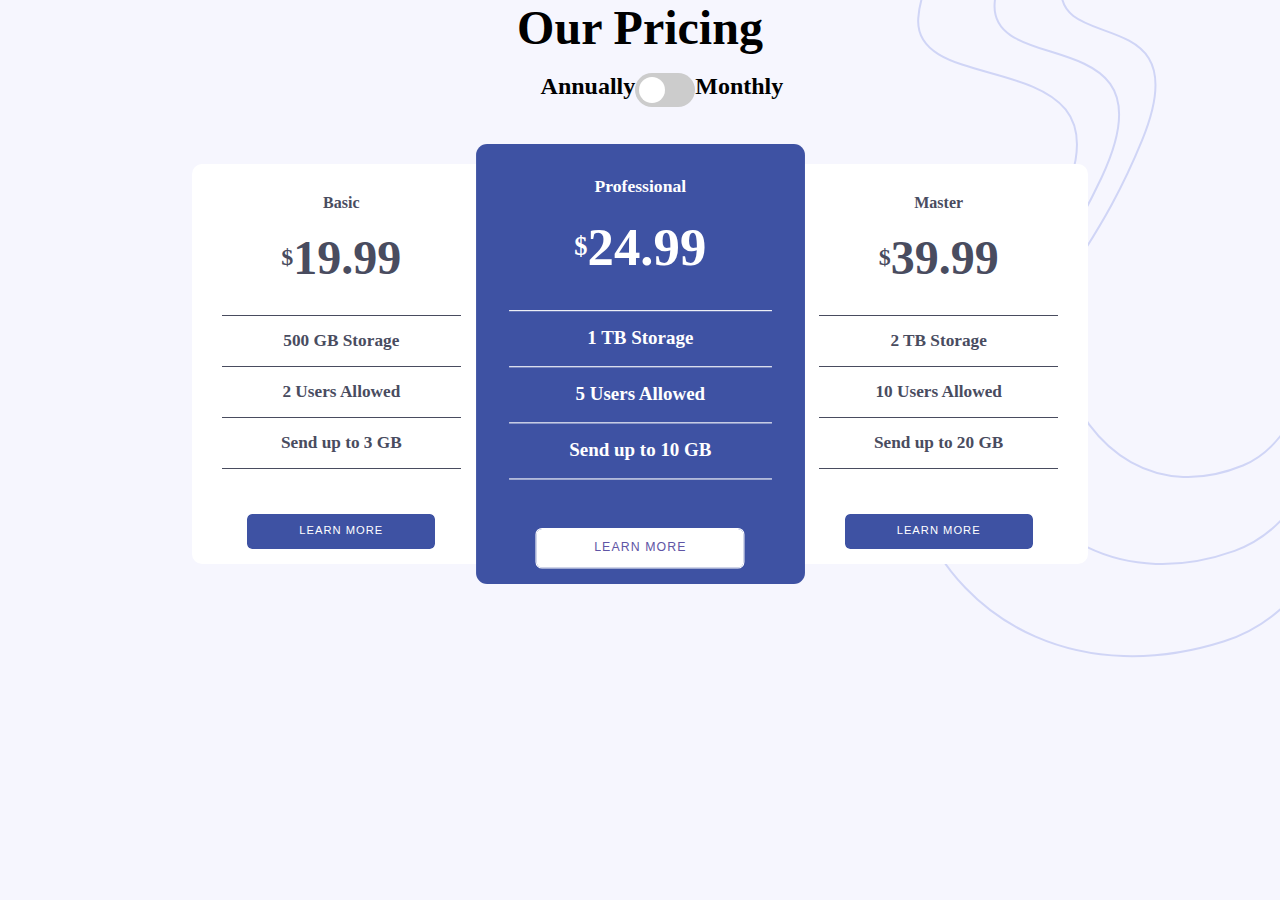
==== code/index.html @ 67a44077 "practice_1" ====
<!DOCTYPE html>
<html lang="en">
<head>
    <meta charset="UTF-8">
    <meta http-equiv="X-UA-Compatible" content="IE=edge">
    <meta name="viewport" content="width=device-width, initial-scale=1.0">
    <title>price-compo</title>
    <link rel="stylesheet" href="index.css">
</head>
<body>
 <header>
     <div>
     <h1>Our Pricing</h1>
    </div> <br>
    <div class="inner_cell">
        <h2>Annually</h2>
     <label class="switch">
     <input type="checkbox" name="" id="">
     <span class="slider round"></span>
    </label>
    <h2> Monthly</h2>
</div>

 </header> 
 <main>
 <section class="inner_cell">
     <div class="card">
        <div class="ontop_card">
         <h4>Basic</h4>
         <br>
        <h1><span>&dollar;</span>19.99</h1>
         </div>
         <ul>
             <li><h5>500 GB Storage</h5></li>
             <li><h5>2 Users Allowed</h5></li>
             <li><h5>Send up to 3 GB</h5></li>
             <li></li>
         </ul>
         <button> LEARN MORE</button>
     </div>
     <div class="card blue">
         <div class="ontop_card">
        <h4>Professional</h4>
        <br>
        <h1><span>&dollar;</span>24.99</h1>
    </div>
        <ul>
            <li><h5>1 TB Storage</h5></li>
            <li><h5>5 Users Allowed</h5></li>
            <li><h5>Send up to 10 GB</h5></li>
            <li></li>
        </ul>

        <button> LEARN MORE</button>
     </div>
     <div class="card">
        <div class="ontop_card">
        <h4>Master</h4>
        <br>
        <h1><span>&dollar;</span>39.99</h1>
        </div>
        <ul> 
            <li><h5>2 TB Storage</h5></li>
            <li><h5>10 Users Allowed</h5></li>
            <li><h5>Send up to 20 GB</h5></li>
            <li></li>
        </ul>
        <button>LEARN MORE</button>
     </div>
 </section>
</main>
</body>
</html>
---- code/index.css ----
*{
    box-sizing: border-box;
    margin: 0;
    padding: 0;
    text-decoration: none;
    list-style-type: none;
}
 /* body{
    background-image: url(/pricing-component-with-toggle-master/images/bg-bottom.svg);
    background-position: bottom;
    background-repeat: no-repeat;
    backface-visibility: visible; 
 } */

body{
    display: flex;
    justify-content: center;
    flex-direction: column;
    background-image: url(/pricing-component-with-toggle-master/images/bg-top.svg);
    background-repeat: no-repeat;
    background-position: right top;
    background-size: auto;
    background-color: hsl(240, 78%, 98%);
    /* position: absolute; */
    /* background-image: url(/pricing-component-with-toggle-master/images/bg-bottom.svg); */

}
header{
    display: flex;
    flex-direction: column;
    justify-content: center;
    margin: auto;
    text-align: center;
    margin-bottom: 3vh;

}
label{
    margin: 0 auto;
}
 .switch{
    position: relative;
    display: inline-block;
    width: 60px;
    height: 34px;
}
.switch input{
    opacity: 0;
    width: 0;
    height: 0;
}
.slider{
    position: absolute;
    cursor: pointer;
    top: 0;
    bottom: 0;
    left: 0;
    right: 0;
    background-color: #ccc;
    -webkit-transition: .4s;
    transition: .4s;
}


.slider:before {
  position: absolute;
  content: "";
  height: 26px;
  width: 26px;
  left: 4px;
  bottom: 4px;
  background-color: white;
  -webkit-transition: .4s;
  transition: .4s;
}

input:checked + .slider {
  background-color: #2196F3;
}

input:focus + .slider {
  box-shadow: 0 0 1px #2196F3;
}

input:checked + .slider:before {
  -webkit-transform: translateX(26px);
  -ms-transform: translateX(26px);
  transform: translateX(26px);
}
.slider.round {
    border-radius: 34px;
  }
  
  .slider.round:before {
    border-radius: 50%;
  } 
main{
    display: flex;
    justify-content: center;
    width: 100%;
    margin-top: 30px;
}
.inner_cell{
    display: grid;
    width: 70%;
   
    grid-template-columns: 1fr 1fr 1fr;
    margin: auto;
}
.card{
    padding: 15px;
    width: 100%;
    color: hsl(232, 13%, 33%);
    background-color: white;
    border-radius: 10px;

}
.card button{
    background:hsl(228, 45%, 44%);
}

.blue{
    background-color:  hsl(228, 45%, 44%);
    padding: 15px;
    color: white;
    transform: scale(1.1);
}
h1{
    text-align: center;
    font-size: 3rem;
    font-weight: 900;
    display: flex;
    justify-content: center;
    align-items: center;
}
span{
    font-size: 1.5rem;
    text-align: center;
    /* display: flex; */
    /* justify-content: center; */

}
.blue button{
    background-color: white;
    color:  hsl(248, 32%, 49%);
}
.ontop_card{
    text-align: center;
    /* border-bottom: 1px solid; */
    padding: 15px;

}
ul{
    padding: 15px;
}
ul li{
    text-align: center;
    font-size: 1.3rem;
    padding: 15px;
    border-top: 1px solid;
    /* border-bottom: 1px solid; */
}
button{
    display: flex;
    justify-content: center;
    border: none;
    width: 70%;
    height: 35px;
    text-align: center;
    margin: auto;
    font-size: 0.7rem;
    letter-spacing: 1px;
    padding: 10px;
    color: white;
    border-radius: 5px;
    cursor: pointer;
    outline: 1px solid white;

}
@media screen and (max-width:600px) {
    .inner_cell{
        grid-template-columns: 1fr;
        grid-gap: 2vh;
    }
    .blue{
        transform: none;
    }
}
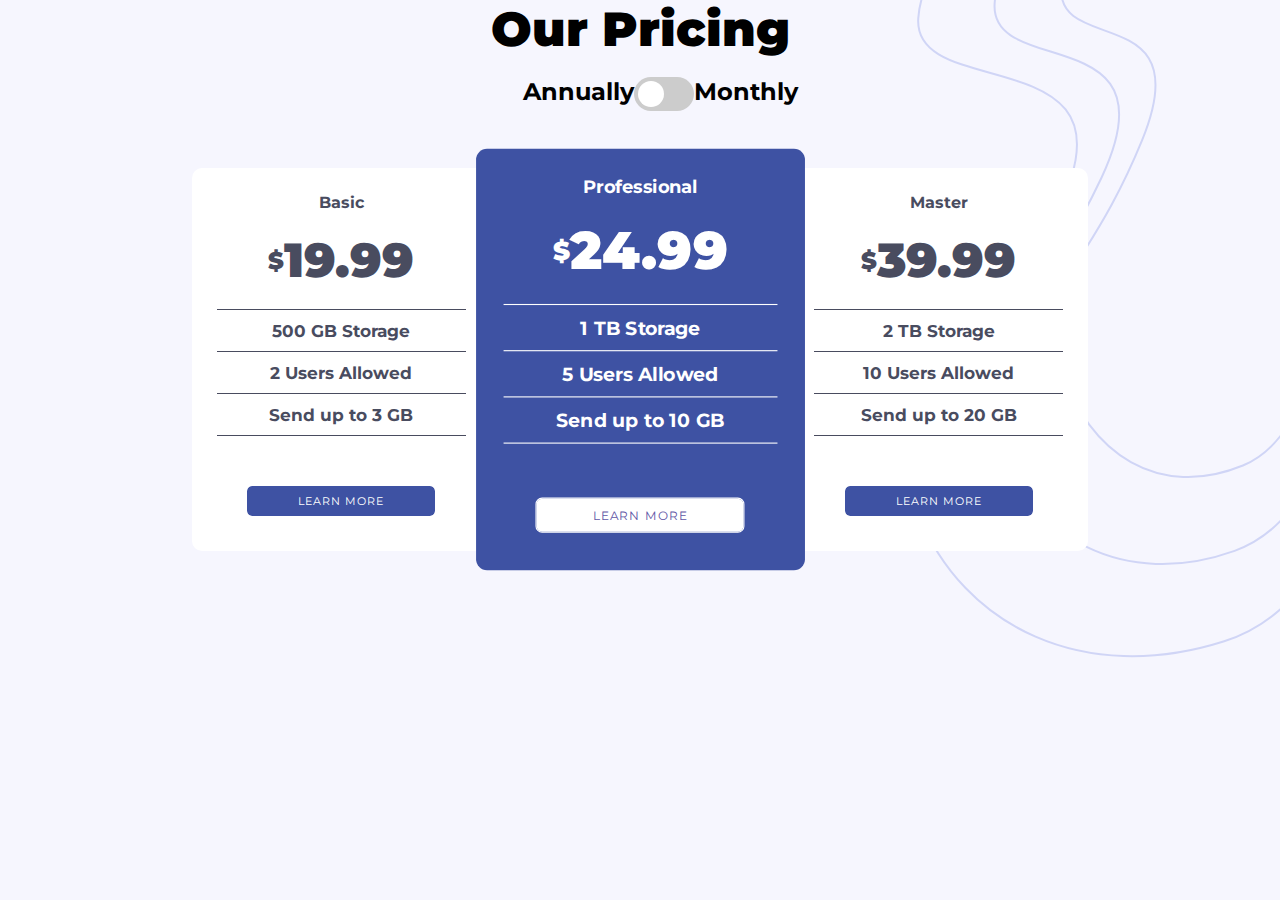
==== commit 07a074a3: "hfk" ====
--- a/code/index.html
+++ b/code/index.html
@@ -6,7 +6,10 @@
     <meta name="viewport" content="width=device-width, initial-scale=1.0">
     <title>price-compo</title>
     <link rel="stylesheet" href="index.css">
-</head>
+    <link rel="preconnect" href="https://fonts.googleapis.com">
+    <link rel="preconnect" href="https://fonts.gstatic.com" crossorigin>
+    <link href="https://fonts.googleapis.com/css2?family=Montserrat:wght@700&display=swap" rel="stylesheet">
+    </head>
 <body>
  <header>
      <div>
--- a/code/index.css
+++ b/code/index.css
@@ -4,6 +4,7 @@
     padding: 0;
     text-decoration: none;
     list-style-type: none;
+    font-family: 'Montserrat', sans-serif;
 }
  /* body{
     background-image: url(/pricing-component-with-toggle-master/images/bg-bottom.svg);
@@ -146,16 +147,16 @@
 .ontop_card{
     text-align: center;
     /* border-bottom: 1px solid; */
-    padding: 15px;
+    padding: 10px;
 
 }
 ul{
-    padding: 15px;
+    padding: 10px;
 }
 ul li{
     text-align: center;
     font-size: 1.3rem;
-    padding: 15px;
+    padding: 10px;
     border-top: 1px solid;
     /* border-bottom: 1px solid; */
 }
@@ -164,12 +165,12 @@
     justify-content: center;
     border: none;
     width: 70%;
-    height: 35px;
+    /* height: 35px; */
     text-align: center;
-    margin: auto;
+    margin: 20px auto;
     font-size: 0.7rem;
     letter-spacing: 1px;
-    padding: 10px;
+    padding: 8px;
     color: white;
     border-radius: 5px;
     cursor: pointer;
@@ -179,7 +180,7 @@
 @media screen and (max-width:600px) {
     .inner_cell{
         grid-template-columns: 1fr;
-        grid-gap: 2vh;
+        grid-gap: 4vh;
     }
     .blue{
         transform: none;
